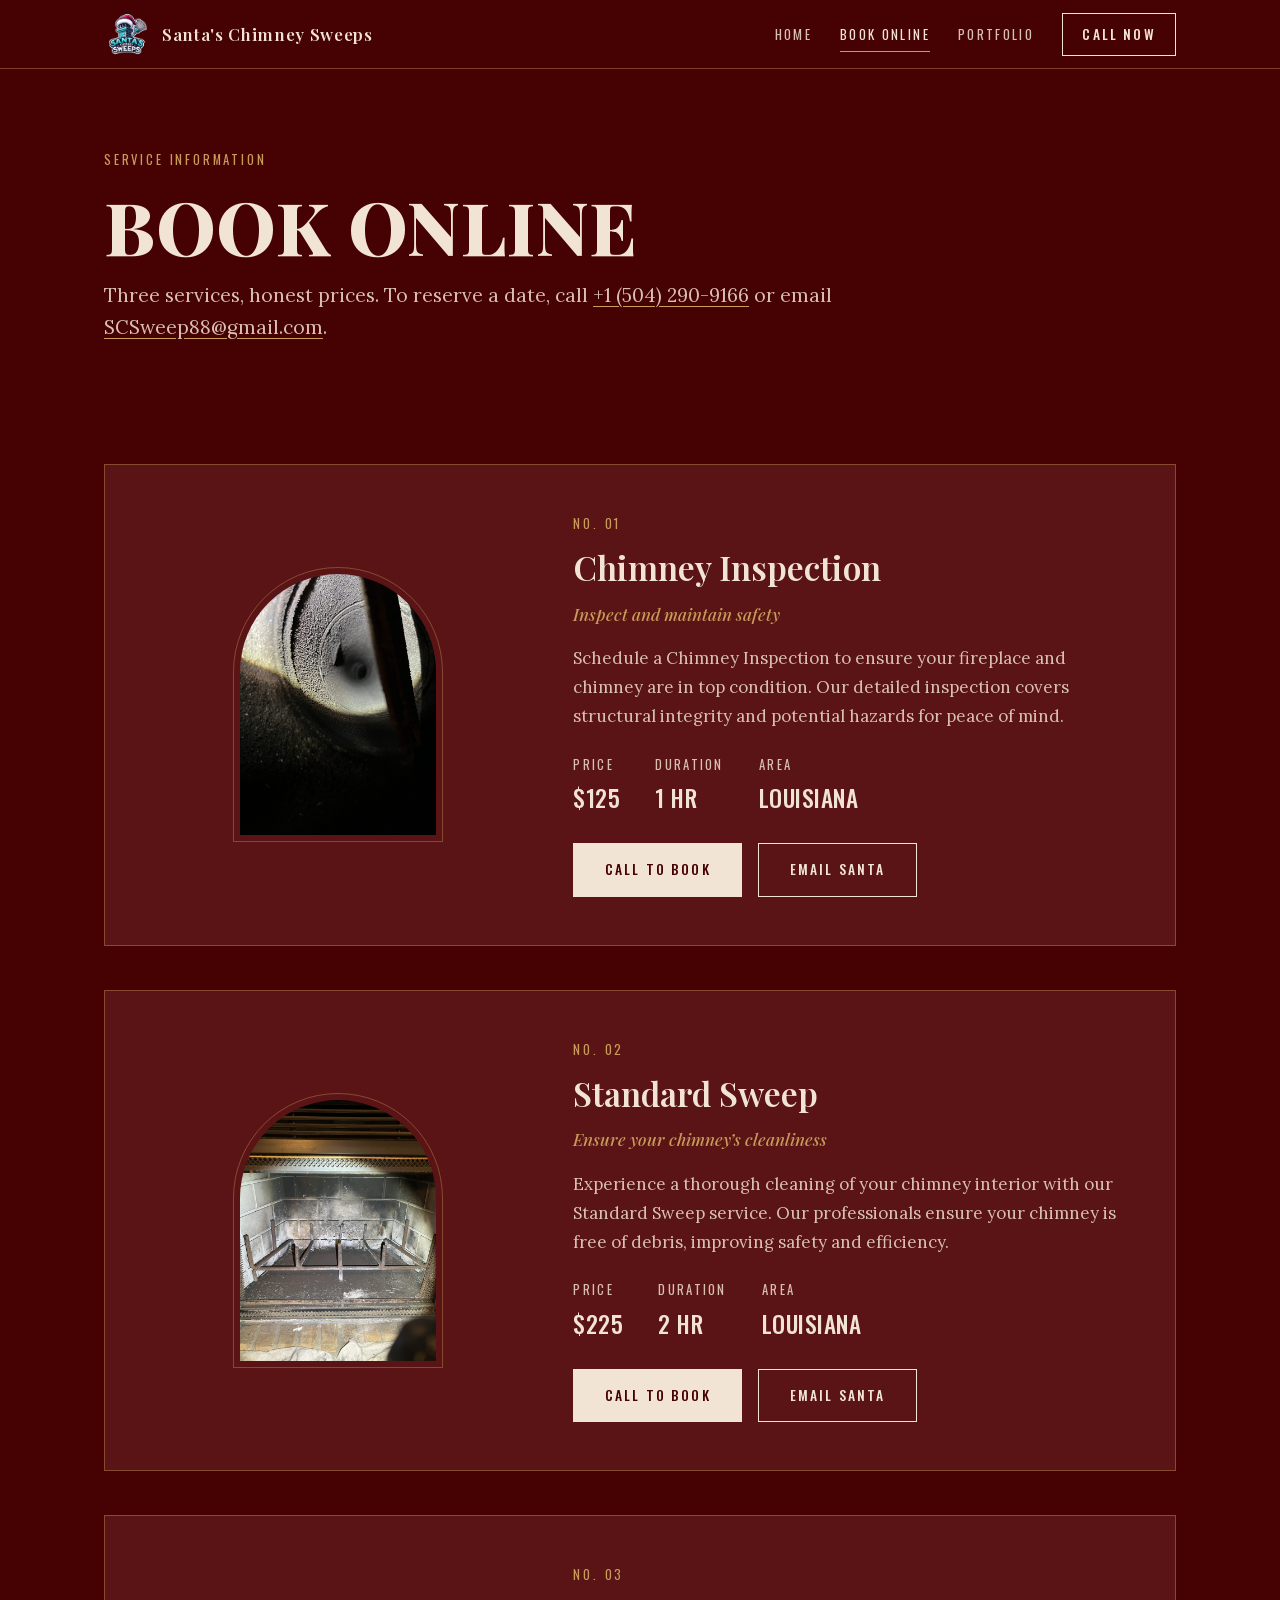
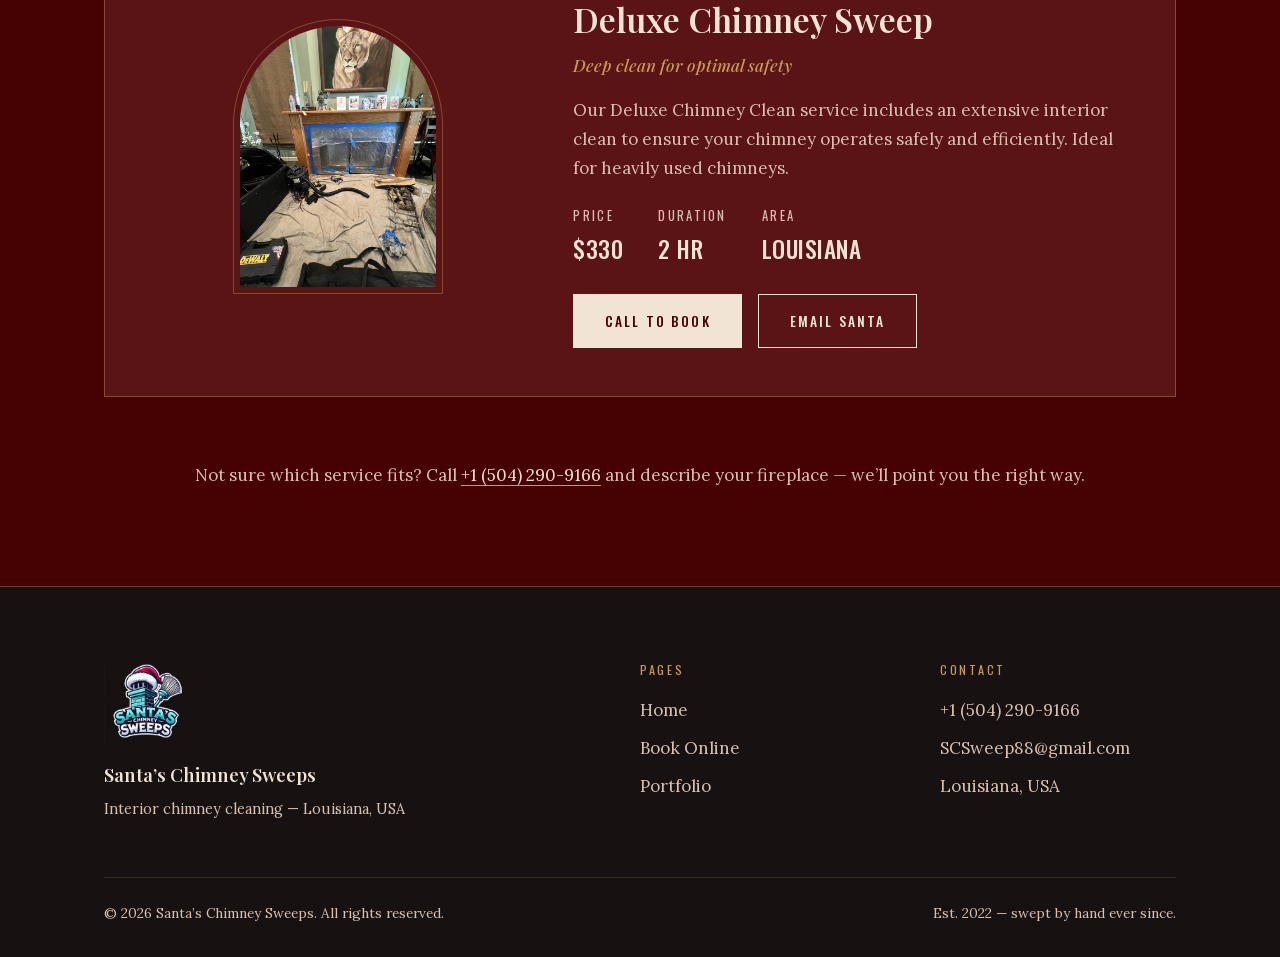
==== book-online.html @ b273cb1f "Rebuild Santa's Chimney Sweeps as a hand-crafted static site Full revamp of santaschimneysweeps.co p" ====
<!DOCTYPE html>
<html lang="en">
<head>
  <meta charset="utf-8">
  <meta name="viewport" content="width=device-width, initial-scale=1">
  <title>Book Online | Santa's Chimney Sweeps</title>
  <meta name="description" content="Book a chimney inspection ($125), standard sweep ($225), or deluxe chimney sweep ($330) with Santa's Chimney Sweeps — Louisiana, USA. Call +1 (504) 290-9166.">
  <link rel="icon" type="image/png" href="images/favicon.png">
  <meta name="theme-color" content="#460203">
  <link rel="stylesheet" href="css/styles.css">
  <meta property="og:title" content="Book Online | Santa's Chimney Sweeps">
  <meta property="og:description" content="Chimney inspections, standard sweeps, and deluxe cleans across Louisiana. Reserve a date with Santa.">
  <meta property="og:type" content="website">
</head>
<body>
  <header class="site-header">
    <div class="wrap bar">
      <a class="brand" href="index.html">
        <img src="images/logo.png" alt="Santa's Chimney Sweeps mascot — a brick chimney wearing a Santa hat, with a sweep's brush">
        <b>Santa's Chimney Sweeps</b>
      </a>
      <input class="nav-toggle-box" type="checkbox" id="nav-toggle-box" aria-label="Menu">
      <label class="nav-toggle" for="nav-toggle-box" aria-hidden="true">
        <span></span><span></span><span></span>
      </label>
      <nav class="site-nav" aria-label="Main">
        <a href="index.html">Home</a>
        <a href="book-online.html" aria-current="page">Book Online</a>
        <a href="portfolio.html">Portfolio</a>
        <a class="btn" href="tel:+15042909166">Call Now</a>
      </nav>
    </div>
  </header>

  <main>
    <section class="page-hero">
      <div class="wrap">
        <p class="eyebrow">Service Information</p>
        <h1 class="display">Book Online</h1>
        <p class="lede">Three services, honest prices. To reserve a date, call
          <a href="tel:+15042909166" class="plainlink">+1&nbsp;(504)&nbsp;290-9166</a>
          or email
          <a href="mailto:SCSweep88@gmail.com" class="plainlink">SCSweep88@gmail.com</a>.</p>
      </div>
    </section>

    <section class="book-list">
      <div class="wrap">

        <article class="book-card" id="chimney-inspection">
          <div class="arch">
            <img src="images/flue-inspection.jpg" alt="Looking up a chimney flue by flashlight during an inspection" width="1400" height="1867">
          </div>
          <div>
            <p class="no eyebrow">No. 01</p>
            <h2>Chimney Inspection</h2>
            <p class="tag">Inspect and maintain safety</p>
            <p class="desc">Schedule a Chimney Inspection to ensure your fireplace and
              chimney are in top condition. Our detailed inspection covers structural
              integrity and potential hazards for peace of mind.</p>
            <div class="fact-row">
              <p class="fact">Price <b>$125</b></p>
              <p class="fact">Duration <b>1 hr</b></p>
              <p class="fact">Area <b>Louisiana</b></p>
            </div>
            <div class="cta-row">
              <a class="btn solid" href="tel:+15042909166">Call to Book</a>
              <a class="btn" href="mailto:SCSweep88@gmail.com?subject=Booking%20request%3A%20Chimney%20Inspection">Email Santa</a>
            </div>
          </div>
        </article>

        <article class="book-card" id="standard-sweep">
          <div class="arch">
            <img src="images/firebox-clean.jpg" alt="A freshly swept firebox with the log grate back in place" loading="lazy" width="1400" height="1867">
          </div>
          <div>
            <p class="no eyebrow">No. 02</p>
            <h2>Standard Sweep</h2>
            <p class="tag">Ensure your chimney&rsquo;s cleanliness</p>
            <p class="desc">Experience a thorough cleaning of your chimney interior with
              our Standard Sweep service. Our professionals ensure your chimney is free
              of debris, improving safety and efficiency.</p>
            <div class="fact-row">
              <p class="fact">Price <b>$225</b></p>
              <p class="fact">Duration <b>2 hr</b></p>
              <p class="fact">Area <b>Louisiana</b></p>
            </div>
            <div class="cta-row">
              <a class="btn solid" href="tel:+15042909166">Call to Book</a>
              <a class="btn" href="mailto:SCSweep88@gmail.com?subject=Booking%20request%3A%20Standard%20Sweep">Email Santa</a>
            </div>
          </div>
        </article>

        <article class="book-card" id="deluxe-chimney-sweep">
          <div class="arch">
            <img src="images/jobsite-lion.jpg" alt="A fireplace sealed with plastic sheeting and drop cloths, prepped for a deep clean" loading="lazy" width="1400" height="1867">
          </div>
          <div>
            <p class="no eyebrow">No. 03</p>
            <h2>Deluxe Chimney Sweep</h2>
            <p class="tag">Deep clean for optimal safety</p>
            <p class="desc">Our Deluxe Chimney Clean service includes an extensive
              interior clean to ensure your chimney operates safely and efficiently.
              Ideal for heavily used chimneys.</p>
            <div class="fact-row">
              <p class="fact">Price <b>$330</b></p>
              <p class="fact">Duration <b>2 hr</b></p>
              <p class="fact">Area <b>Louisiana</b></p>
            </div>
            <div class="cta-row">
              <a class="btn solid" href="tel:+15042909166">Call to Book</a>
              <a class="btn" href="mailto:SCSweep88@gmail.com?subject=Booking%20request%3A%20Deluxe%20Chimney%20Sweep">Email Santa</a>
            </div>
          </div>
        </article>

        <p class="book-note">Not sure which service fits? Call
          <a href="tel:+15042909166">+1&nbsp;(504)&nbsp;290-9166</a> and describe your
          fireplace &mdash; we&rsquo;ll point you the right way.</p>
      </div>
    </section>
  </main>

  <footer class="site-footer">
    <div class="wrap">
      <div class="cols">
        <div class="brand-block">
          <img src="images/logo.png" alt="" aria-hidden="true">
          <p>Santa&rsquo;s Chimney Sweeps</p>
          <small>Interior chimney cleaning &mdash; Louisiana, USA</small>
        </div>
        <div>
          <h4>Pages</h4>
          <ul>
            <li><a href="index.html">Home</a></li>
            <li><a href="book-online.html">Book Online</a></li>
            <li><a href="portfolio.html">Portfolio</a></li>
          </ul>
        </div>
        <div>
          <h4>Contact</h4>
          <ul>
            <li><a href="tel:+15042909166">+1 (504) 290-9166</a></li>
            <li><a href="mailto:SCSweep88@gmail.com">SCSweep88@gmail.com</a></li>
            <li>Louisiana, USA</li>
          </ul>
        </div>
      </div>
      <div class="fine">
        <span>&copy; 2026 Santa&rsquo;s Chimney Sweeps. All rights reserved.</span>
        <span>Est. 2022 &mdash; swept by hand ever since.</span>
      </div>
    </div>
  </footer>
</body>
</html>
---- css/styles.css ----
/* ============================================================
   Santa's Chimney Sweeps — styles.css
   Palette and voice carried over from the original site:
   oxblood red, cream, brass, and one very good mascot.
   ============================================================ */

/* ---------- Fonts (self-hosted, latin subsets) ---------- */
@font-face {
  font-family: 'Playfair Display';
  font-style: normal;
  font-weight: 500;
  font-display: swap;
  src: url('../fonts/playfairdisplay-500.woff2') format('woff2');
}
@font-face {
  font-family: 'Playfair Display';
  font-style: italic;
  font-weight: 500;
  font-display: swap;
  src: url('../fonts/playfairdisplay-500i.woff2') format('woff2');
}
@font-face {
  font-family: 'Playfair Display';
  font-style: normal;
  font-weight: 600;
  font-display: swap;
  src: url('../fonts/playfairdisplay-600.woff2') format('woff2');
}
@font-face {
  font-family: 'Playfair Display';
  font-style: normal;
  font-weight: 800;
  font-display: swap;
  src: url('../fonts/playfairdisplay-800.woff2') format('woff2');
}
@font-face {
  font-family: 'Lora';
  font-style: normal;
  font-weight: 400;
  font-display: swap;
  src: url('../fonts/lora-400.woff2') format('woff2');
}
@font-face {
  font-family: 'Lora';
  font-style: italic;
  font-weight: 400;
  font-display: swap;
  src: url('../fonts/lora-400i.woff2') format('woff2');
}
@font-face {
  font-family: 'Lora';
  font-style: normal;
  font-weight: 600;
  font-display: swap;
  src: url('../fonts/lora-600.woff2') format('woff2');
}
@font-face {
  font-family: 'Oswald';
  font-style: normal;
  font-weight: 400;
  font-display: swap;
  src: url('../fonts/oswald-400.woff2') format('woff2');
}
@font-face {
  font-family: 'Oswald';
  font-style: normal;
  font-weight: 500;
  font-display: swap;
  src: url('../fonts/oswald-500.woff2') format('woff2');
}

/* ---------- Tokens ---------- */
:root {
  --oxblood: #460203;        /* his background red, untouched */
  --oxblood-2: #5a1416;      /* raised panels */
  --oxblood-3: #360607;      /* sunken bands */
  --soot: #171112;           /* near-black photo sections */
  --paper: #f3e9db;          /* cream paper */
  --paper-2: #eadcc8;        /* deeper cream */
  --ink: #2d1613;            /* text on paper */
  --ink-soft: #5c4038;       /* secondary text on paper */
  --cream: #f2e4d4;          /* text on oxblood */
  --cream-dim: #d8bfae;      /* secondary text on oxblood */
  --brick: #9c2426;          /* accent red (from his palette) */
  --brass: #c89b5a;          /* rules, numerals, ornaments */
  --brass-dim: rgba(200, 155, 90, 0.4);
  --teal: #79cfc7;           /* the mascot's teal — small doses only */

  --display: 'Playfair Display', 'Didot', Georgia, serif;
  --body: 'Lora', Georgia, serif;
  --label: 'Oswald', 'Arial Narrow', sans-serif;

  --measure: 62ch;
  --gutter: clamp(1.25rem, 4vw, 2.5rem);
}

/* ---------- Reset-ish ---------- */
*, *::before, *::after { box-sizing: border-box; }
html { scroll-behavior: smooth; }
@media (prefers-reduced-motion: reduce) {
  html { scroll-behavior: auto; }
  *, *::before, *::after { transition: none !important; }
}
body {
  margin: 0;
  font-family: var(--body);
  font-size: 1.0625rem;
  line-height: 1.7;
  color: var(--cream);
  background: var(--oxblood);
}
img { max-width: 100%; height: auto; display: block; }
[id] { scroll-margin-top: 5.5rem; }
h1, h2, h3, h4, p, figure { margin: 0; }
a { color: inherit; }
::selection { background: var(--teal); color: var(--soot); }

:focus-visible {
  outline: 2px solid var(--teal);
  outline-offset: 3px;
}

.wrap {
  max-width: 72rem;
  margin-inline: auto;
  padding-inline: var(--gutter);
}

/* Paper sections get a faint grain so the cream doesn't feel flat */
.paper {
  background-color: var(--paper);
  background-image: url("data:image/svg+xml,%3Csvg xmlns='http://www.w3.org/2000/svg' width='140' height='140'%3E%3Cfilter id='n'%3E%3CfeTurbulence type='fractalNoise' baseFrequency='0.9' numOctaves='2'/%3E%3C/filter%3E%3Crect width='140' height='140' filter='url(%23n)' opacity='0.035'/%3E%3C/svg%3E");
  color: var(--ink);
}
.soot { background: var(--soot); }

/* ---------- Type helpers ---------- */
.eyebrow {
  font-family: var(--label);
  font-weight: 400;
  font-size: 0.8rem;
  letter-spacing: 0.22em;
  text-transform: uppercase;
  color: var(--brass);
}
.paper .eyebrow { color: var(--brick); }

.display {
  font-family: var(--display);
  font-weight: 800;
  line-height: 1.05;
  letter-spacing: 0.01em;
  text-wrap: balance;
}

.lede {
  font-size: 1.2rem;
  line-height: 1.65;
  max-width: var(--measure);
}

/* Double hairline rule — the old trade-card divider */
.rule {
  border: 0;
  border-top: 1px solid var(--brass-dim);
  border-bottom: 1px solid var(--brass-dim);
  height: 4px;
  background: none;
  margin: 0;
}

/* Ornament: hairlines meeting a small rotated square, all CSS */
.ornament {
  display: flex;
  align-items: center;
  gap: 1rem;
  margin: 1.25rem 0;
}
.ornament::before,
.ornament::after {
  content: '';
  flex: 1;
  border-top: 1px solid var(--brass-dim);
}
.ornament i {
  width: 8px;
  height: 8px;
  background: var(--brass);
  transform: rotate(45deg);
  flex: none;
}
.ornament.tight { max-width: 16rem; margin-inline: auto; }

/* Arch frame — every fireplace has one */
.arch {
  border-radius: 999px 999px 0 0;
  overflow: hidden;
  position: relative;
  border: 1px solid var(--brass-dim);
  padding: 10px;
  background: transparent;
}
.arch img {
  border-radius: 992px 992px 0 0;
  width: 100%;
  height: 100%;
  object-fit: cover;
}

figure.shot { margin: 0; }
figure.shot figcaption,
.caption {
  font-family: var(--label);
  font-weight: 400;
  font-size: 0.75rem;
  letter-spacing: 0.18em;
  text-transform: uppercase;
  color: var(--cream-dim);
  margin-top: 0.75rem;
  display: flex;
  align-items: center;
  gap: 0.6rem;
}
figure.shot figcaption::before,
.caption::before {
  content: '';
  width: 1.25rem;
  border-top: 1px solid var(--brass);
}
.paper figure.shot figcaption,
.paper .caption { color: var(--ink-soft); }

/* ---------- Buttons ---------- */
.btn {
  display: inline-block;
  font-family: var(--label);
  font-weight: 500;
  font-size: 0.85rem;
  letter-spacing: 0.16em;
  text-transform: uppercase;
  text-decoration: none;
  padding: 0.9rem 1.9rem;
  border: 1px solid var(--cream);
  color: var(--cream);
  background: transparent;
  transition: background-color 160ms ease, color 160ms ease;
}
.btn:hover { background: var(--cream); color: var(--oxblood); }
.btn.solid { background: var(--cream); color: var(--oxblood); }
.btn.solid:hover { background: var(--teal); border-color: var(--teal); color: var(--soot); }
.paper .btn { border-color: var(--ink); color: var(--ink); }
.paper .btn:hover { background: var(--ink); color: var(--paper); }
.paper .btn.solid { background: var(--brick); border-color: var(--brick); color: var(--paper); }
.paper .btn.solid:hover { background: var(--ink); border-color: var(--ink); }

/* An inline link that keeps the surrounding text's face */
.plainlink {
  color: inherit;
  text-decoration-color: var(--brass);
  text-underline-offset: 4px;
}
.plainlink:hover { color: var(--teal); }
.paper .plainlink:hover { color: var(--brick); }

.textlink {
  font-family: var(--label);
  font-size: 0.85rem;
  font-weight: 500;
  letter-spacing: 0.16em;
  text-transform: uppercase;
  text-decoration: none;
  border-bottom: 1px solid var(--brass);
  padding-bottom: 0.2rem;
  color: var(--cream);
}
.textlink:hover { color: var(--teal); border-color: var(--teal); }
.paper .textlink { color: var(--ink); }
.paper .textlink:hover { color: var(--brick); border-color: var(--brick); }

/* ---------- Header ---------- */
.site-header {
  position: sticky;
  top: 0;
  z-index: 50;
  background: var(--oxblood);
  border-bottom: 1px solid var(--brass-dim);
}
.site-header .bar {
  display: flex;
  align-items: center;
  gap: 1.5rem;
  padding-block: 0.7rem;
}
.brand {
  display: flex;
  align-items: center;
  gap: 0.75rem;
  text-decoration: none;
  margin-right: auto;
}
.brand img { width: 46px; height: 46px; }
.brand b {
  font-family: var(--display);
  font-weight: 600;
  font-size: 1.05rem;
  letter-spacing: 0.04em;
  color: var(--cream);
  white-space: nowrap;
}
.site-nav { display: flex; align-items: center; gap: 1.75rem; }
.site-nav a:not(.btn) {
  font-family: var(--label);
  font-weight: 400;
  font-size: 0.82rem;
  letter-spacing: 0.18em;
  text-transform: uppercase;
  text-decoration: none;
  color: var(--cream-dim);
  padding-block: 0.4rem;
  border-bottom: 1px solid transparent;
}
.site-nav a:not(.btn):hover { color: var(--cream); }
.site-nav a[aria-current="page"] {
  color: var(--cream);
  border-bottom-color: var(--brass);
}
.site-nav .btn { padding: 0.55rem 1.2rem; }

/* Mobile nav (checkbox toggle, no JS).
   The checkbox stays focusable on mobile so the menu works by keyboard. */
.nav-toggle-box {
  position: absolute;
  width: 1px;
  height: 1px;
  opacity: 0;
  pointer-events: none;
}
@media (min-width: 761px) {
  .nav-toggle-box { display: none; }
}
.nav-toggle-box:focus-visible + .nav-toggle {
  outline: 2px solid var(--teal);
  outline-offset: 3px;
}
.nav-toggle {
  display: none;
  flex-direction: column;
  justify-content: center;
  gap: 5px;
  width: 44px;
  height: 44px;
  padding: 10px;
  cursor: pointer;
  border: 1px solid var(--brass-dim);
}
.nav-toggle span {
  display: block;
  height: 1px;
  background: var(--cream);
}

@media (max-width: 760px) {
  .brand b { display: none; }
  .nav-toggle { display: flex; }
  .site-nav {
    display: none;
    position: absolute;
    top: 100%;
    left: 0;
    right: 0;
    flex-direction: column;
    align-items: stretch;
    gap: 0;
    background: var(--oxblood-3);
    border-bottom: 1px solid var(--brass-dim);
    padding: 0.5rem var(--gutter) 1.25rem;
  }
  .site-nav a:not(.btn) { padding: 0.9rem 0; border-bottom: 1px solid rgba(200,155,90,0.15); }
  .site-nav .btn { margin-top: 1rem; text-align: center; }
  .nav-toggle-box:checked ~ .site-nav { display: flex; }
}

/* ---------- Hero ---------- */
.hero { padding-block: clamp(3rem, 8vw, 6.5rem) clamp(3rem, 7vw, 5.5rem); }
.hero .grid {
  display: grid;
  grid-template-columns: minmax(0, 7fr) minmax(0, 4fr);
  gap: clamp(2rem, 5vw, 4.5rem);
  align-items: center;
}
.hero h1 {
  font-size: clamp(2.6rem, 6.5vw, 4.9rem);
  text-transform: uppercase;
  margin: 1.1rem 0 0.4rem;
}
.hero .tagline {
  font-family: var(--display);
  font-style: italic;
  font-weight: 500;
  font-size: clamp(1.15rem, 2.2vw, 1.5rem);
  color: var(--brass);
  margin-bottom: 1.5rem;
}
.hero .lede { color: var(--cream-dim); }
.hero .cta-row {
  display: flex;
  flex-wrap: wrap;
  align-items: center;
  gap: 1.5rem;
  margin-top: 2.25rem;
}
.hero .phone-note {
  font-size: 0.95rem;
  color: var(--cream-dim);
  margin-top: 1.4rem;
}
.hero .phone-note a { color: var(--cream); text-decoration-color: var(--brass); }
.hero .phone-note a:hover { color: var(--teal); }
.hero .arch { max-width: 24rem; margin-inline: auto; }

@media (max-width: 860px) {
  .hero .grid { grid-template-columns: 1fr; }
  .hero .arch { max-width: 19rem; }
}

/* ---------- Mission ---------- */
.mission { padding-block: clamp(3.5rem, 8vw, 6rem); }
.mission .inner {
  display: grid;
  grid-template-columns: minmax(0, 3fr) minmax(0, 2fr);
  gap: clamp(2rem, 6vw, 5rem);
}
.mission h2 {
  font-family: var(--display);
  font-weight: 600;
  font-size: clamp(1.8rem, 3.6vw, 2.6rem);
  margin: 0.75rem 0 1.5rem;
}
.mission .dropcap::first-letter {
  font-family: var(--display);
  font-weight: 800;
  font-size: 3.4em;
  line-height: 0.85;
  float: left;
  padding-right: 0.12em;
  color: var(--brick);
}
.mission p + p { margin-top: 1.1rem; }
.mission .aside {
  border-left: 3px solid var(--brick);
  padding-left: 1.4rem;
  align-self: center;
}
.mission .aside p {
  font-family: var(--display);
  font-style: italic;
  font-weight: 500;
  font-size: 1.3rem;
  line-height: 1.5;
  color: var(--ink);
}
.mission .aside .caption { margin-top: 1rem; }

@media (max-width: 860px) {
  .mission .inner { grid-template-columns: 1fr; }
}

/* ---------- Services price list ---------- */
.services { padding-block: 0 clamp(3.5rem, 8vw, 6rem); }
.services header.sec { text-align: center; margin-bottom: clamp(2rem, 5vw, 3.5rem); }
.services h2 {
  font-family: var(--display);
  font-weight: 800;
  font-size: clamp(2rem, 4.5vw, 3.2rem);
  text-transform: uppercase;
  letter-spacing: 0.02em;
  margin-top: 0.75rem;
}
.service {
  display: grid;
  grid-template-columns: 8.5rem minmax(0, 1fr) auto;
  gap: clamp(1.25rem, 3.5vw, 2.75rem);
  align-items: center;
  padding-block: clamp(1.75rem, 4vw, 2.5rem);
}
.service + .service { border-top: 1px solid rgba(45, 22, 19, 0.18); }
.service .arch { padding: 6px; }
.service .arch img { aspect-ratio: 3 / 4; }
.service .no {
  font-family: var(--label);
  font-size: 0.78rem;
  letter-spacing: 0.22em;
  color: var(--brick);
}
.service h3 {
  font-family: var(--display);
  font-weight: 600;
  font-size: clamp(1.4rem, 2.6vw, 1.9rem);
  margin: 0.35rem 0 0.2rem;
}
.service .tag {
  font-family: var(--display);
  font-style: italic;
  font-weight: 500;
  color: var(--ink-soft);
  margin-bottom: 0.7rem;
}
.service .desc { max-width: 48ch; color: var(--ink-soft); font-size: 0.98rem; }
.service .meta { text-align: right; }
.service .price {
  font-family: var(--label);
  font-weight: 500;
  font-size: 2rem;
  color: var(--ink);
  line-height: 1;
}
.service .dur {
  font-family: var(--label);
  font-size: 0.8rem;
  letter-spacing: 0.18em;
  text-transform: uppercase;
  color: var(--ink-soft);
  margin-top: 0.4rem;
}
.service .meta .textlink { display: inline-block; margin-top: 1.1rem; }

@media (max-width: 760px) {
  .service { grid-template-columns: 6rem minmax(0, 1fr); }
  .service .meta { grid-column: 2; text-align: left; margin-top: 0.75rem; }
}

/* ---------- Before / after ---------- */
.job7 { padding-block: clamp(3.5rem, 8vw, 6rem); color: var(--cream); }
.job7 header.sec { max-width: 44rem; margin-bottom: clamp(2rem, 5vw, 3rem); }
.job7 h2 {
  font-family: var(--display);
  font-weight: 600;
  font-size: clamp(1.8rem, 3.6vw, 2.6rem);
  margin-top: 0.75rem;
}
.job7 .lede { color: var(--cream-dim); font-style: italic; font-family: var(--display); }
.job7 .pair {
  display: grid;
  grid-template-columns: 1fr 1fr;
  gap: clamp(1.25rem, 3vw, 2.5rem);
}
.job7 .pair img {
  width: 100%;
  aspect-ratio: 4 / 3;
  object-fit: cover;
  border: 1px solid rgba(200, 155, 90, 0.25);
}
@media (max-width: 700px) {
  .job7 .pair { grid-template-columns: 1fr; }
}

/* ---------- Why choose us??? ---------- */
.why { padding-block: clamp(3.5rem, 8vw, 6rem); }
.why header.sec { text-align: center; margin-bottom: clamp(2.25rem, 5vw, 3.5rem); }
.why h2 {
  font-family: var(--display);
  font-weight: 800;
  font-size: clamp(2rem, 4.5vw, 3.2rem);
  margin-top: 0.75rem;
}
.why ol {
  list-style: none;
  margin: 0;
  padding: 0;
  display: grid;
  grid-template-columns: 1fr 1fr;
  gap: clamp(1.75rem, 4vw, 3rem) clamp(2rem, 5vw, 4rem);
  counter-reset: why;
}
.why li { counter-increment: why; display: flex; gap: 1.4rem; }
.why li::before {
  content: counter(why, decimal-leading-zero);
  font-family: var(--display);
  font-weight: 800;
  font-size: 2.6rem;
  line-height: 1;
  color: var(--brass);
  flex: none;
}
.why h3 {
  font-family: var(--display);
  font-weight: 600;
  font-size: 1.35rem;
  margin-bottom: 0.5rem;
}
.why p { color: var(--cream-dim); font-size: 0.99rem; }
@media (max-width: 760px) {
  .why ol { grid-template-columns: 1fr; }
}

/* ---------- Portfolio teaser + portfolio page ---------- */
.folio-teaser { padding-block: clamp(3.5rem, 8vw, 6rem); }
.folio-teaser .cards {
  display: grid;
  grid-template-columns: 1fr 1fr;
  gap: clamp(1.5rem, 4vw, 3rem);
}
.folio-teaser a.card { text-decoration: none; display: block; }
.folio-teaser .arch img { aspect-ratio: 4 / 5; transition: transform 400ms ease; }
.folio-teaser a.card:hover .arch img { transform: scale(1.03); }
.folio-teaser header.sec {
  display: flex;
  align-items: end;
  justify-content: space-between;
  gap: 2rem;
  margin-bottom: clamp(2rem, 5vw, 3rem);
}
.folio-teaser h2 {
  font-family: var(--display);
  font-weight: 800;
  font-size: clamp(2rem, 4.5vw, 3.2rem);
  text-transform: uppercase;
  margin-top: 0.75rem;
}
@media (max-width: 700px) {
  .folio-teaser .cards { grid-template-columns: 1fr; }
  .folio-teaser header.sec { flex-direction: column; align-items: flex-start; }
}

/* Portfolio page */
.page-hero { padding-block: clamp(3rem, 7vw, 5rem) clamp(2rem, 5vw, 3rem); }
.page-hero h1 {
  font-size: clamp(2.6rem, 7vw, 4.6rem);
  text-transform: uppercase;
  margin-top: 1rem;
}
.page-hero .lede { color: var(--cream-dim); margin-top: 1rem; }

.collection { padding-block: clamp(3rem, 7vw, 5rem); }
.collection .head {
  display: grid;
  grid-template-columns: minmax(0, 3fr) minmax(0, 2fr);
  gap: clamp(2rem, 5vw, 4rem);
  margin-bottom: clamp(2rem, 5vw, 3rem);
}
.collection h2 {
  font-family: var(--display);
  font-weight: 600;
  font-size: clamp(1.9rem, 4vw, 2.8rem);
  text-transform: uppercase;
  margin: 0.6rem 0 1.1rem;
}
.collection .head p { max-width: var(--measure); }
.collection .paper-note { color: var(--ink-soft); }
.collection dl.meta {
  margin: 0;
  align-self: end;
  font-size: 0.95rem;
}
.collection dl.meta > div {
  display: grid;
  grid-template-columns: 9rem 1fr;
  padding-block: 0.65rem;
  border-top: 1px solid rgba(200, 155, 90, 0.3);
}
.collection.paper dl.meta > div { border-color: rgba(45, 22, 19, 0.2); }
.collection dl.meta > div:last-child { border-bottom: 1px solid rgba(200, 155, 90, 0.3); }
.collection.paper dl.meta > div:last-child { border-color: rgba(45, 22, 19, 0.2); }
.collection dl.meta dt {
  font-family: var(--label);
  font-size: 0.75rem;
  letter-spacing: 0.18em;
  text-transform: uppercase;
  color: var(--cream-dim);
  align-self: center;
}
.collection.paper dl.meta dt { color: var(--ink-soft); }
.collection dl.meta dd { margin: 0; }
.collection .gallery {
  display: grid;
  grid-template-columns: repeat(auto-fit, minmax(16rem, 1fr));
  gap: clamp(1.25rem, 3vw, 2rem);
}
.collection .gallery img {
  width: 100%;
  aspect-ratio: 3 / 4;
  object-fit: cover;
  border: 1px solid rgba(200, 155, 90, 0.25);
}
@media (max-width: 860px) {
  .collection .head { grid-template-columns: 1fr; }
}

/* ---------- Testimonials ---------- */
.kind-words { padding-block: clamp(3.5rem, 8vw, 6rem); background: var(--oxblood-3); }
.kind-words header.sec { text-align: center; margin-bottom: clamp(2rem, 5vw, 3rem); }
.kind-words h2 {
  font-family: var(--display);
  font-weight: 600;
  font-size: clamp(1.8rem, 3.6vw, 2.6rem);
  margin-top: 0.75rem;
}
.kind-words .quotes {
  display: grid;
  grid-template-columns: repeat(3, 1fr);
  gap: clamp(1.5rem, 4vw, 3rem);
}
.kind-words blockquote { margin: 0; position: relative; padding-top: 2.6rem; }
.kind-words blockquote::before {
  content: '\201C';
  position: absolute;
  top: 0;
  left: -0.08em;
  font-family: var(--display);
  font-weight: 800;
  font-size: 4.4rem;
  line-height: 1;
  color: var(--brass);
}
.kind-words blockquote p {
  font-family: var(--display);
  font-style: italic;
  font-weight: 500;
  font-size: 1.12rem;
  line-height: 1.6;
}
.kind-words cite {
  display: block;
  margin-top: 1.1rem;
  font-family: var(--label);
  font-style: normal;
  font-size: 0.8rem;
  letter-spacing: 0.2em;
  text-transform: uppercase;
  color: var(--cream-dim);
}
@media (max-width: 860px) {
  .kind-words .quotes { grid-template-columns: 1fr; max-width: 34rem; margin-inline: auto; }
}

/* ---------- Reserve band ---------- */
.reserve { padding-block: clamp(4rem, 9vw, 7rem); text-align: center; }
.reserve h2 {
  font-family: var(--display);
  font-weight: 800;
  font-size: clamp(2.2rem, 5.5vw, 3.6rem);
  text-transform: uppercase;
  margin-top: 0.9rem;
}
.reserve .lede { margin-inline: auto; color: var(--cream-dim); margin-top: 1rem; }
.reserve .cta-row {
  display: flex;
  justify-content: center;
  flex-wrap: wrap;
  gap: 1.25rem;
  margin-top: 2.25rem;
}
.reserve .contact-lines { margin-top: 2.5rem; font-size: 1.05rem; }
.reserve .contact-lines a {
  color: var(--cream);
  text-decoration-color: var(--brass);
  text-underline-offset: 4px;
  white-space: nowrap;
}
.reserve .contact-lines a:hover { color: var(--teal); }
.reserve .contact-lines span { color: var(--brass); padding-inline: 0.8rem; }

/* ---------- Booking page ---------- */
.book-list { padding-block: clamp(2.5rem, 6vw, 4.5rem) clamp(3.5rem, 8vw, 6rem); }
.book-card {
  display: grid;
  grid-template-columns: minmax(0, 2fr) minmax(0, 3fr);
  gap: clamp(1.75rem, 4vw, 3.25rem);
  padding: clamp(1.75rem, 4vw, 3rem);
  background: var(--oxblood-2);
  border: 1px solid var(--brass-dim);
}
.book-card + .book-card { margin-top: clamp(1.75rem, 4vw, 2.75rem); }
.book-card .arch { align-self: center; width: 100%; max-width: 210px; margin-inline: auto; padding: 6px; }
.book-card .arch img { aspect-ratio: 3 / 4; }
.book-card h2 {
  font-family: var(--display);
  font-weight: 600;
  font-size: clamp(1.5rem, 3vw, 2.1rem);
  margin: 0.3rem 0 0.2rem;
}
.book-card .tag {
  font-family: var(--display);
  font-style: italic;
  font-weight: 500;
  color: var(--brass);
  margin-bottom: 1rem;
}
.book-card .desc { color: var(--cream-dim); max-width: 52ch; }
.book-card .fact-row {
  display: flex;
  flex-wrap: wrap;
  gap: 0.6rem 2.2rem;
  margin: 1.4rem 0 1.6rem;
}
.book-card .fact {
  font-family: var(--label);
  font-size: 0.8rem;
  letter-spacing: 0.18em;
  text-transform: uppercase;
  color: var(--cream-dim);
}
.book-card .fact b {
  display: block;
  font-family: var(--label);
  font-weight: 500;
  font-size: 1.45rem;
  letter-spacing: 0.02em;
  color: var(--cream);
  margin-top: 0.15rem;
}
.book-card .cta-row { display: flex; flex-wrap: wrap; gap: 1rem; }
@media (max-width: 760px) {
  .book-card { grid-template-columns: 1fr; }
}

.book-note {
  margin-top: clamp(2.5rem, 6vw, 4rem);
  text-align: center;
  color: var(--cream-dim);
}
.book-note a { color: var(--cream); text-decoration-color: var(--brass); text-underline-offset: 4px; }
.book-note a:hover { color: var(--teal); }

/* ---------- Footer ---------- */
.site-footer {
  background: var(--soot);
  color: var(--cream-dim);
  padding-block: clamp(3rem, 7vw, 4.5rem) 2rem;
  border-top: 1px solid var(--brass-dim);
}
.site-footer .cols {
  display: grid;
  grid-template-columns: minmax(0, 2fr) 1fr 1fr;
  gap: clamp(2rem, 5vw, 4rem);
  align-items: start;
}
.site-footer .brand-block img { width: 84px; height: 84px; }
.site-footer .brand-block p {
  font-family: var(--display);
  font-weight: 600;
  font-size: 1.15rem;
  color: var(--cream);
  margin-top: 1rem;
}
.site-footer .brand-block small { display: block; margin-top: 0.4rem; font-size: 0.9rem; }
.site-footer h4 {
  font-family: var(--label);
  font-weight: 400;
  font-size: 0.78rem;
  letter-spacing: 0.22em;
  text-transform: uppercase;
  color: var(--brass);
  margin-bottom: 1rem;
}
.site-footer ul { list-style: none; margin: 0; padding: 0; }
.site-footer li + li { margin-top: 0.55rem; }
.site-footer a { color: var(--cream-dim); text-decoration: none; }
.site-footer a:hover { color: var(--teal); }
.site-footer .fine {
  margin-top: clamp(2.5rem, 6vw, 3.5rem);
  padding-top: 1.5rem;
  border-top: 1px solid rgba(200, 155, 90, 0.18);
  display: flex;
  flex-wrap: wrap;
  justify-content: space-between;
  gap: 0.5rem 2rem;
  font-size: 0.85rem;
}
@media (max-width: 760px) {
  .site-footer .cols { grid-template-columns: 1fr; }
}
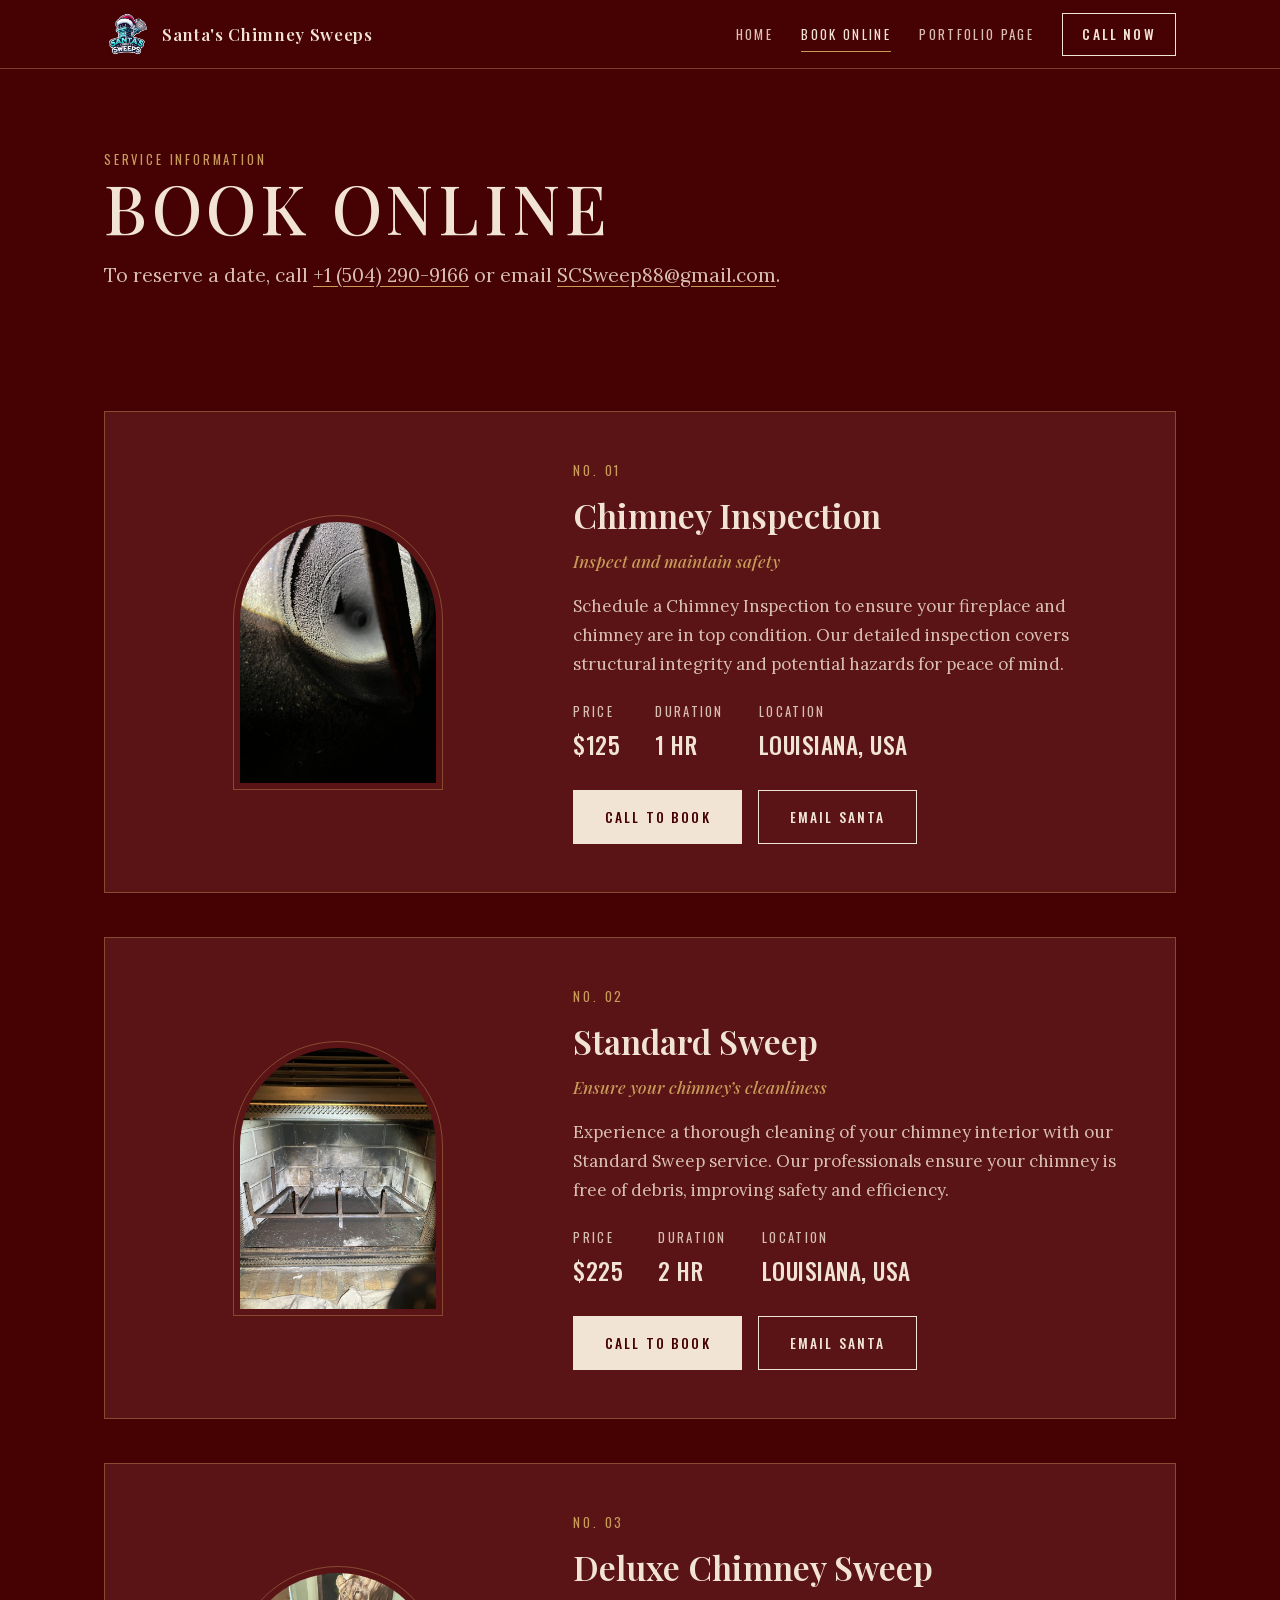
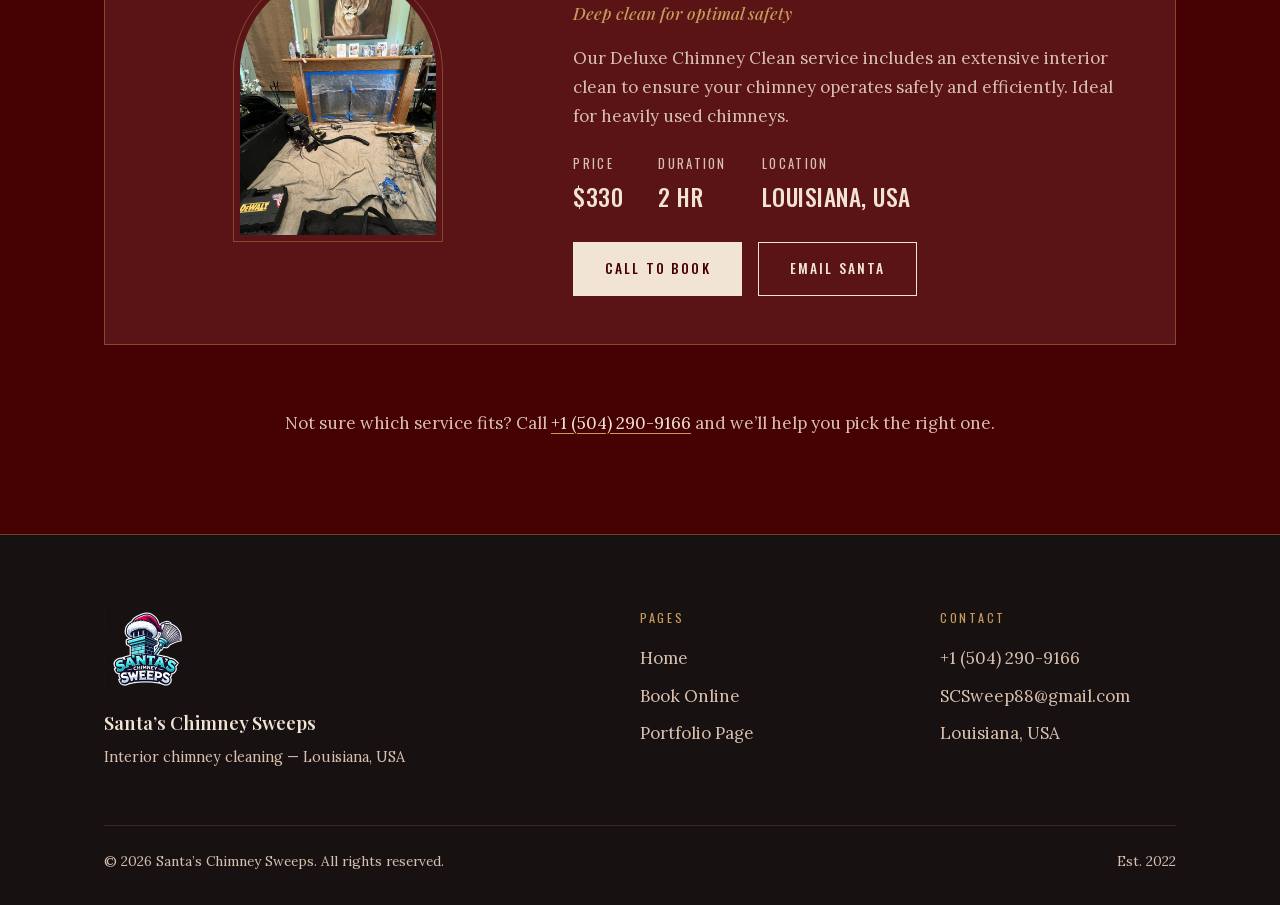
==== commit b8b6348a: "Apply four-lens critique: fix overflow, quiet the added voice, subtract vintage kit Findings from an" ====
--- a/book-online.html
+++ b/book-online.html
@@ -4,12 +4,15 @@
   <meta charset="utf-8">
   <meta name="viewport" content="width=device-width, initial-scale=1">
   <title>Book Online | Santa's Chimney Sweeps</title>
-  <meta name="description" content="Book a chimney inspection ($125), standard sweep ($225), or deluxe chimney sweep ($330) with Santa's Chimney Sweeps — Louisiana, USA. Call +1 (504) 290-9166.">
+  <meta name="description" content="Book a chimney inspection ($125), standard sweep ($225), or deluxe chimney sweep ($330) with Santa's Chimney Sweeps, Louisiana, USA. Call +1 (504) 290-9166.">
   <link rel="icon" type="image/png" href="images/favicon.png">
   <meta name="theme-color" content="#460203">
+  <link rel="preload" href="fonts/playfairdisplay-500.woff2" as="font" type="font/woff2" crossorigin>
+  <link rel="preload" href="fonts/lora-400.woff2" as="font" type="font/woff2" crossorigin>
+  <link rel="preload" href="fonts/oswald-400.woff2" as="font" type="font/woff2" crossorigin>
   <link rel="stylesheet" href="css/styles.css">
   <meta property="og:title" content="Book Online | Santa's Chimney Sweeps">
-  <meta property="og:description" content="Chimney inspections, standard sweeps, and deluxe cleans across Louisiana. Reserve a date with Santa.">
+  <meta property="og:description" content="Chimney inspections, standard sweeps, and deluxe cleans in Louisiana. Reserve a date with Santa.">
   <meta property="og:type" content="website">
 </head>
 <body>
@@ -19,14 +22,14 @@
         <img src="images/logo.png" alt="Santa's Chimney Sweeps mascot — a brick chimney wearing a Santa hat, with a sweep's brush">
         <b>Santa's Chimney Sweeps</b>
       </a>
-      <input class="nav-toggle-box" type="checkbox" id="nav-toggle-box" aria-label="Menu">
-      <label class="nav-toggle" for="nav-toggle-box" aria-hidden="true">
+      <label class="nav-toggle">
+        <input class="nav-toggle-box" type="checkbox" aria-label="Menu">
         <span></span><span></span><span></span>
       </label>
       <nav class="site-nav" aria-label="Main">
         <a href="index.html">Home</a>
         <a href="book-online.html" aria-current="page">Book Online</a>
-        <a href="portfolio.html">Portfolio</a>
+        <a href="portfolio.html">Portfolio Page</a>
         <a class="btn" href="tel:+15042909166">Call Now</a>
       </nav>
     </div>
@@ -37,7 +40,7 @@
       <div class="wrap">
         <p class="eyebrow">Service Information</p>
         <h1 class="display">Book Online</h1>
-        <p class="lede">Three services, honest prices. To reserve a date, call
+        <p class="lede">To reserve a date, call
           <a href="tel:+15042909166" class="plainlink">+1&nbsp;(504)&nbsp;290-9166</a>
           or email
           <a href="mailto:SCSweep88@gmail.com" class="plainlink">SCSweep88@gmail.com</a>.</p>
@@ -61,7 +64,7 @@
             <div class="fact-row">
               <p class="fact">Price <b>$125</b></p>
               <p class="fact">Duration <b>1 hr</b></p>
-              <p class="fact">Area <b>Louisiana</b></p>
+              <p class="fact">Location <b>Louisiana, USA</b></p>
             </div>
             <div class="cta-row">
               <a class="btn solid" href="tel:+15042909166">Call to Book</a>
@@ -84,7 +87,7 @@
             <div class="fact-row">
               <p class="fact">Price <b>$225</b></p>
               <p class="fact">Duration <b>2 hr</b></p>
-              <p class="fact">Area <b>Louisiana</b></p>
+              <p class="fact">Location <b>Louisiana, USA</b></p>
             </div>
             <div class="cta-row">
               <a class="btn solid" href="tel:+15042909166">Call to Book</a>
@@ -107,7 +110,7 @@
             <div class="fact-row">
               <p class="fact">Price <b>$330</b></p>
               <p class="fact">Duration <b>2 hr</b></p>
-              <p class="fact">Area <b>Louisiana</b></p>
+              <p class="fact">Location <b>Louisiana, USA</b></p>
             </div>
             <div class="cta-row">
               <a class="btn solid" href="tel:+15042909166">Call to Book</a>
@@ -117,8 +120,8 @@
         </article>
 
         <p class="book-note">Not sure which service fits? Call
-          <a href="tel:+15042909166">+1&nbsp;(504)&nbsp;290-9166</a> and describe your
-          fireplace &mdash; we&rsquo;ll point you the right way.</p>
+          <a href="tel:+15042909166">+1&nbsp;(504)&nbsp;290-9166</a> and we&rsquo;ll
+          help you pick the right one.</p>
       </div>
     </section>
   </main>
@@ -132,15 +135,15 @@
           <small>Interior chimney cleaning &mdash; Louisiana, USA</small>
         </div>
         <div>
-          <h4>Pages</h4>
+          <h3>Pages</h3>
           <ul>
             <li><a href="index.html">Home</a></li>
             <li><a href="book-online.html">Book Online</a></li>
-            <li><a href="portfolio.html">Portfolio</a></li>
+            <li><a href="portfolio.html">Portfolio Page</a></li>
           </ul>
         </div>
         <div>
-          <h4>Contact</h4>
+          <h3>Contact</h3>
           <ul>
             <li><a href="tel:+15042909166">+1 (504) 290-9166</a></li>
             <li><a href="mailto:SCSweep88@gmail.com">SCSweep88@gmail.com</a></li>
@@ -150,7 +153,7 @@
       </div>
       <div class="fine">
         <span>&copy; 2026 Santa&rsquo;s Chimney Sweeps. All rights reserved.</span>
-        <span>Est. 2022 &mdash; swept by hand ever since.</span>
+        <span>Est. 2022</span>
       </div>
     </div>
   </footer>
--- a/css/styles.css
+++ b/css/styles.css
@@ -76,7 +76,6 @@
   --oxblood-3: #360607;      /* sunken bands */
   --soot: #171112;           /* near-black photo sections */
   --paper: #f3e9db;          /* cream paper */
-  --paper-2: #eadcc8;        /* deeper cream */
   --ink: #2d1613;            /* text on paper */
   --ink-soft: #5c4038;       /* secondary text on paper */
   --cream: #f2e4d4;          /* text on oxblood */
@@ -119,6 +118,8 @@
   outline: 2px solid var(--teal);
   outline-offset: 3px;
 }
+/* teal is invisible on cream — use brick there */
+.paper :focus-visible { outline-color: var(--brick); }
 
 .wrap {
   max-width: 72rem;
@@ -145,11 +146,12 @@
 }
 .paper .eyebrow { color: var(--brick); }
 
+/* Big caps stay light and tracked-out, like the original site's headings */
 .display {
   font-family: var(--display);
-  font-weight: 800;
-  line-height: 1.05;
-  letter-spacing: 0.01em;
+  font-weight: 500;
+  line-height: 1.08;
+  letter-spacing: 0.07em;
   text-wrap: balance;
 }
 
@@ -157,16 +159,6 @@
   font-size: 1.2rem;
   line-height: 1.65;
   max-width: var(--measure);
-}
-
-/* Double hairline rule — the old trade-card divider */
-.rule {
-  border: 0;
-  border-top: 1px solid var(--brass-dim);
-  border-bottom: 1px solid var(--brass-dim);
-  height: 4px;
-  background: none;
-  margin: 0;
 }
 
 /* Ornament: hairlines meeting a small rotated square, all CSS */
@@ -191,7 +183,7 @@
 }
 .ornament.tight { max-width: 16rem; margin-inline: auto; }
 
-/* Arch frame — every fireplace has one */
+/* Arch frame — used once, on the hero, where the fireplace echo earns it */
 .arch {
   border-radius: 999px 999px 0 0;
   overflow: hidden;
@@ -207,6 +199,17 @@
   object-fit: cover;
 }
 
+/* Plain framed thumbnail, matching the portfolio galleries */
+.thumb {
+  border: 1px solid var(--brass-dim);
+  padding: 6px;
+}
+.thumb img {
+  width: 100%;
+  aspect-ratio: 3 / 4;
+  object-fit: cover;
+}
+
 figure.shot { margin: 0; }
 figure.shot figcaption,
 .caption {
@@ -260,7 +263,6 @@
   text-underline-offset: 4px;
 }
 .plainlink:hover { color: var(--teal); }
-.paper .plainlink:hover { color: var(--brick); }
 
 .textlink {
   font-family: var(--label);
@@ -326,23 +328,24 @@
 }
 .site-nav .btn { padding: 0.55rem 1.2rem; }
 
-/* Mobile nav (checkbox toggle, no JS).
-   The checkbox stays focusable on mobile so the menu works by keyboard. */
+/* Mobile nav (checkbox toggle, no JS). The checkbox sits inside the label,
+   covering the whole 44px hamburger, so touch, screen-reader touch
+   exploration, and keyboard (Space) all hit the real control. */
 .nav-toggle-box {
   position: absolute;
-  width: 1px;
-  height: 1px;
+  inset: 0;
+  width: 100%;
+  height: 100%;
+  margin: 0;
   opacity: 0;
-  pointer-events: none;
-}
-@media (min-width: 761px) {
-  .nav-toggle-box { display: none; }
-}
-.nav-toggle-box:focus-visible + .nav-toggle {
+  cursor: pointer;
+}
+.nav-toggle:has(.nav-toggle-box:focus-visible) {
   outline: 2px solid var(--teal);
   outline-offset: 3px;
 }
 .nav-toggle {
+  position: relative;
   display: none;
   flex-direction: column;
   justify-content: center;
@@ -377,7 +380,7 @@
   }
   .site-nav a:not(.btn) { padding: 0.9rem 0; border-bottom: 1px solid rgba(200,155,90,0.15); }
   .site-nav .btn { margin-top: 1rem; text-align: center; }
-  .nav-toggle-box:checked ~ .site-nav { display: flex; }
+  .site-header:has(.nav-toggle-box:checked) .site-nav { display: flex; }
 }
 
 /* ---------- Hero ---------- */
@@ -389,19 +392,10 @@
   align-items: center;
 }
 .hero h1 {
-  font-size: clamp(2.6rem, 6.5vw, 4.9rem);
-  text-transform: uppercase;
-  margin: 1.1rem 0 0.4rem;
-}
-.hero .tagline {
-  font-family: var(--display);
-  font-style: italic;
-  font-weight: 500;
-  font-size: clamp(1.15rem, 2.2vw, 1.5rem);
-  color: var(--brass);
-  margin-bottom: 1.5rem;
-}
-.hero .lede { color: var(--cream-dim); }
+  font-size: clamp(2.4rem, 6vw, 4.4rem);
+  text-transform: uppercase;
+  margin: 1.1rem 0 0;
+}
 .hero .cta-row {
   display: flex;
   flex-wrap: wrap;
@@ -435,15 +429,6 @@
   font-weight: 600;
   font-size: clamp(1.8rem, 3.6vw, 2.6rem);
   margin: 0.75rem 0 1.5rem;
-}
-.mission .dropcap::first-letter {
-  font-family: var(--display);
-  font-weight: 800;
-  font-size: 3.4em;
-  line-height: 0.85;
-  float: left;
-  padding-right: 0.12em;
-  color: var(--brick);
 }
 .mission p + p { margin-top: 1.1rem; }
 .mission .aside {
@@ -465,15 +450,15 @@
   .mission .inner { grid-template-columns: 1fr; }
 }
 
-/* ---------- Services price list ---------- */
-.services { padding-block: 0 clamp(3.5rem, 8vw, 6rem); }
+/* ---------- Services price list (on oxblood, like his home page) ---------- */
+.services { padding-block: clamp(3.5rem, 8vw, 6rem); }
 .services header.sec { text-align: center; margin-bottom: clamp(2rem, 5vw, 3.5rem); }
 .services h2 {
   font-family: var(--display);
-  font-weight: 800;
-  font-size: clamp(2rem, 4.5vw, 3.2rem);
-  text-transform: uppercase;
-  letter-spacing: 0.02em;
+  font-weight: 500;
+  font-size: clamp(2rem, 4.5vw, 3rem);
+  text-transform: uppercase;
+  letter-spacing: 0.08em;
   margin-top: 0.75rem;
 }
 .service {
@@ -483,14 +468,12 @@
   align-items: center;
   padding-block: clamp(1.75rem, 4vw, 2.5rem);
 }
-.service + .service { border-top: 1px solid rgba(45, 22, 19, 0.18); }
-.service .arch { padding: 6px; }
-.service .arch img { aspect-ratio: 3 / 4; }
+.service + .service { border-top: 1px solid rgba(200, 155, 90, 0.25); }
 .service .no {
   font-family: var(--label);
   font-size: 0.78rem;
   letter-spacing: 0.22em;
-  color: var(--brick);
+  color: var(--brass);
 }
 .service h3 {
   font-family: var(--display);
@@ -502,16 +485,16 @@
   font-family: var(--display);
   font-style: italic;
   font-weight: 500;
-  color: var(--ink-soft);
+  color: var(--brass);
   margin-bottom: 0.7rem;
 }
-.service .desc { max-width: 48ch; color: var(--ink-soft); font-size: 0.98rem; }
+.service .desc { max-width: 48ch; color: var(--cream-dim); font-size: 0.98rem; }
 .service .meta { text-align: right; }
 .service .price {
   font-family: var(--label);
   font-weight: 500;
   font-size: 2rem;
-  color: var(--ink);
+  color: var(--cream);
   line-height: 1;
 }
 .service .dur {
@@ -519,7 +502,7 @@
   font-size: 0.8rem;
   letter-spacing: 0.18em;
   text-transform: uppercase;
-  color: var(--ink-soft);
+  color: var(--cream-dim);
   margin-top: 0.4rem;
 }
 .service .meta .textlink { display: inline-block; margin-top: 1.1rem; }
@@ -559,9 +542,8 @@
 .why header.sec { text-align: center; margin-bottom: clamp(2.25rem, 5vw, 3.5rem); }
 .why h2 {
   font-family: var(--display);
-  font-weight: 800;
-  font-size: clamp(2rem, 4.5vw, 3.2rem);
-  margin-top: 0.75rem;
+  font-weight: 600;
+  font-size: clamp(2rem, 4.5vw, 3rem);
 }
 .why ol {
   list-style: none;
@@ -570,17 +552,10 @@
   display: grid;
   grid-template-columns: 1fr 1fr;
   gap: clamp(1.75rem, 4vw, 3rem) clamp(2rem, 5vw, 4rem);
-  counter-reset: why;
-}
-.why li { counter-increment: why; display: flex; gap: 1.4rem; }
-.why li::before {
-  content: counter(why, decimal-leading-zero);
-  font-family: var(--display);
-  font-weight: 800;
-  font-size: 2.6rem;
-  line-height: 1;
-  color: var(--brass);
-  flex: none;
+}
+.why li {
+  border-top: 1px solid var(--brass-dim);
+  padding-top: 1.25rem;
 }
 .why h3 {
   font-family: var(--display);
@@ -601,8 +576,9 @@
   gap: clamp(1.5rem, 4vw, 3rem);
 }
 .folio-teaser a.card { text-decoration: none; display: block; }
-.folio-teaser .arch img { aspect-ratio: 4 / 5; transition: transform 400ms ease; }
-.folio-teaser a.card:hover .arch img { transform: scale(1.03); }
+.folio-teaser .thumb { overflow: hidden; }
+.folio-teaser .thumb img { aspect-ratio: 4 / 5; transition: transform 400ms ease; }
+.folio-teaser a.card:hover .thumb img { transform: scale(1.03); }
 .folio-teaser header.sec {
   display: flex;
   align-items: end;
@@ -612,10 +588,10 @@
 }
 .folio-teaser h2 {
   font-family: var(--display);
-  font-weight: 800;
-  font-size: clamp(2rem, 4.5vw, 3.2rem);
-  text-transform: uppercase;
-  margin-top: 0.75rem;
+  font-weight: 500;
+  font-size: clamp(2rem, 4.5vw, 3rem);
+  text-transform: uppercase;
+  letter-spacing: 0.08em;
 }
 @media (max-width: 700px) {
   .folio-teaser .cards { grid-template-columns: 1fr; }
@@ -625,9 +601,9 @@
 /* Portfolio page */
 .page-hero { padding-block: clamp(3rem, 7vw, 5rem) clamp(2rem, 5vw, 3rem); }
 .page-hero h1 {
-  font-size: clamp(2.6rem, 7vw, 4.6rem);
-  text-transform: uppercase;
-  margin-top: 1rem;
+  font-size: clamp(2.4rem, 6.5vw, 4.2rem);
+  text-transform: uppercase;
+  margin: 0;
 }
 .page-hero .lede { color: var(--cream-dim); margin-top: 1rem; }
 
@@ -640,8 +616,9 @@
 }
 .collection h2 {
   font-family: var(--display);
-  font-weight: 600;
-  font-size: clamp(1.9rem, 4vw, 2.8rem);
+  font-weight: 500;
+  letter-spacing: 0.07em;
+  font-size: clamp(1.9rem, 4vw, 2.7rem);
   text-transform: uppercase;
   margin: 0.6rem 0 1.1rem;
 }
@@ -737,12 +714,12 @@
 .reserve { padding-block: clamp(4rem, 9vw, 7rem); text-align: center; }
 .reserve h2 {
   font-family: var(--display);
-  font-weight: 800;
-  font-size: clamp(2.2rem, 5.5vw, 3.6rem);
-  text-transform: uppercase;
-  margin-top: 0.9rem;
-}
-.reserve .lede { margin-inline: auto; color: var(--cream-dim); margin-top: 1rem; }
+  font-weight: 500;
+  font-size: clamp(2.2rem, 5.5vw, 3.4rem);
+  text-transform: uppercase;
+  letter-spacing: 0.08em;
+  margin: 0;
+}
 .reserve .cta-row {
   display: flex;
   justify-content: center;
@@ -750,7 +727,15 @@
   gap: 1.25rem;
   margin-top: 2.25rem;
 }
-.reserve .contact-lines { margin-top: 2.5rem; font-size: 1.05rem; }
+.reserve .contact-lines {
+  margin-top: 2.5rem;
+  font-size: 1.05rem;
+  display: flex;
+  flex-wrap: wrap;
+  justify-content: center;
+  align-items: center;
+  gap: 0.25rem 0;
+}
 .reserve .contact-lines a {
   color: var(--cream);
   text-decoration-color: var(--brass);
@@ -844,7 +829,7 @@
   margin-top: 1rem;
 }
 .site-footer .brand-block small { display: block; margin-top: 0.4rem; font-size: 0.9rem; }
-.site-footer h4 {
+.site-footer h3 {
   font-family: var(--label);
   font-weight: 400;
   font-size: 0.78rem;
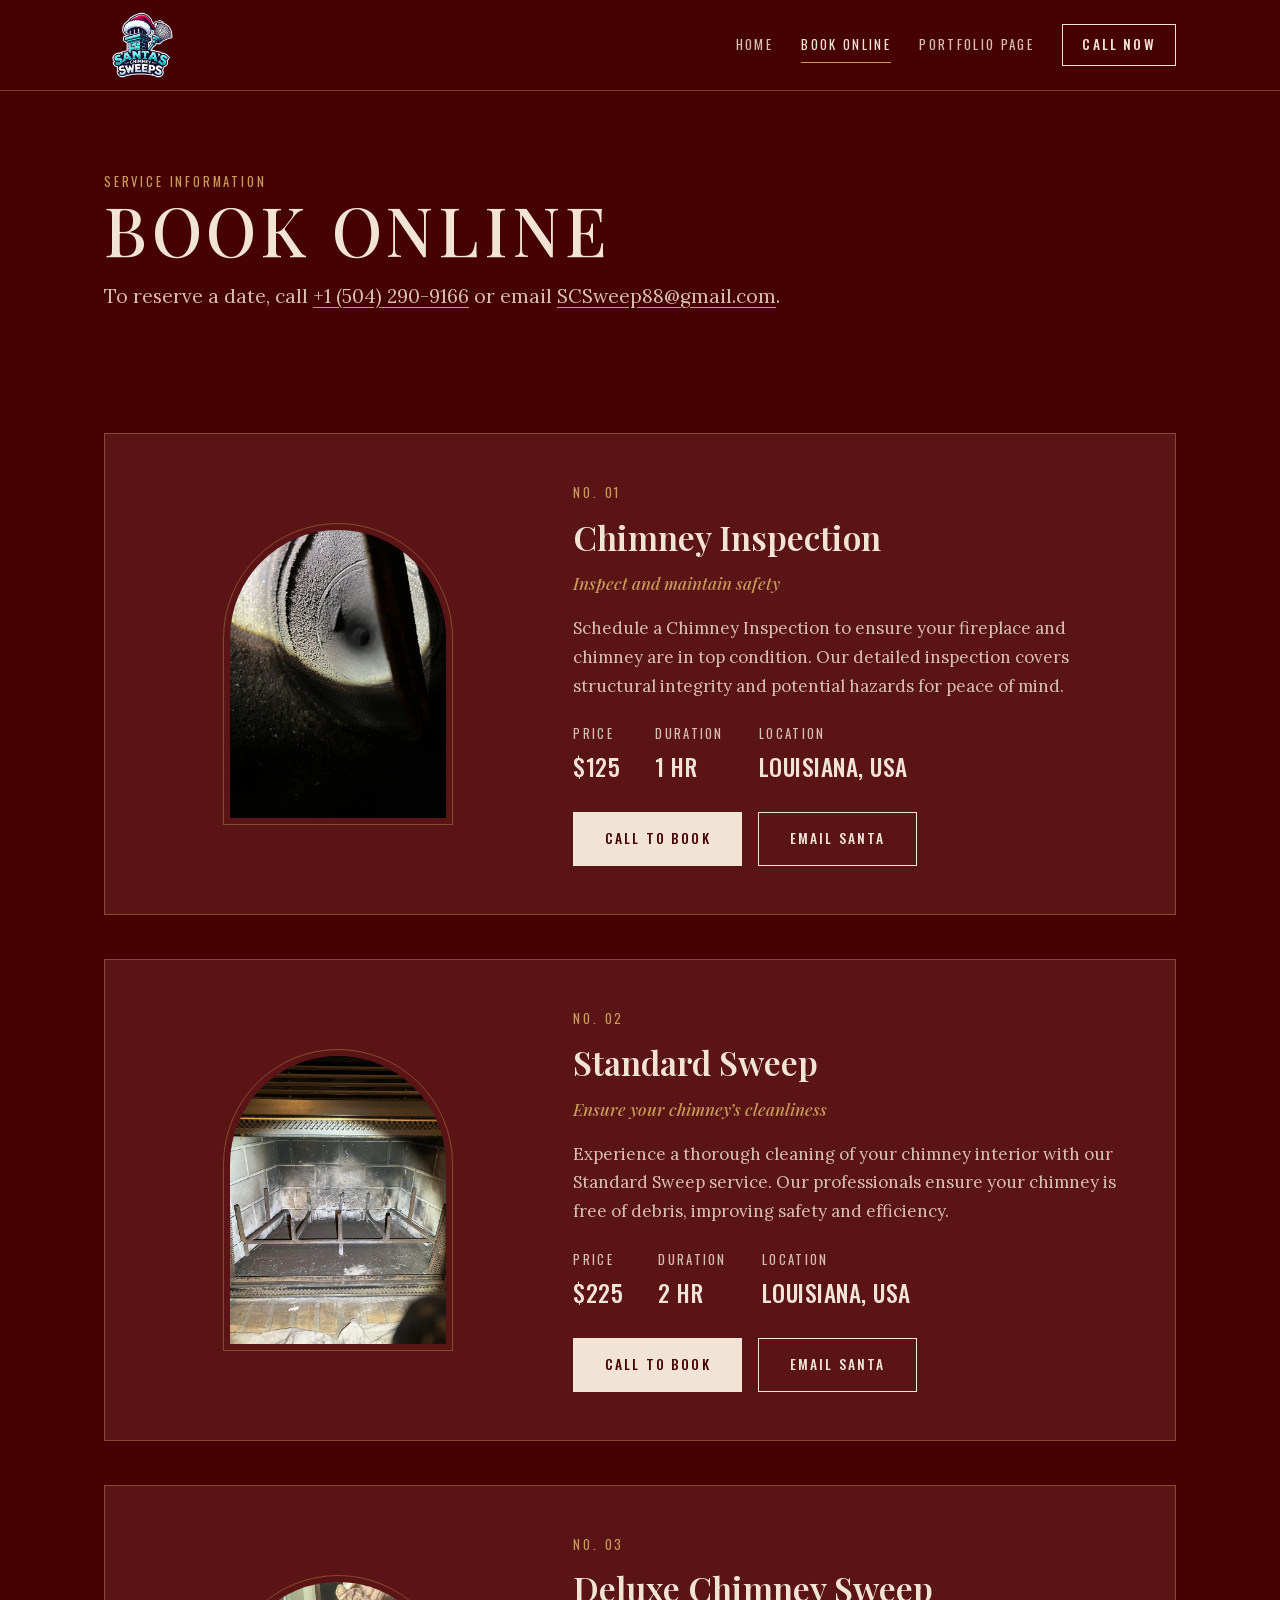
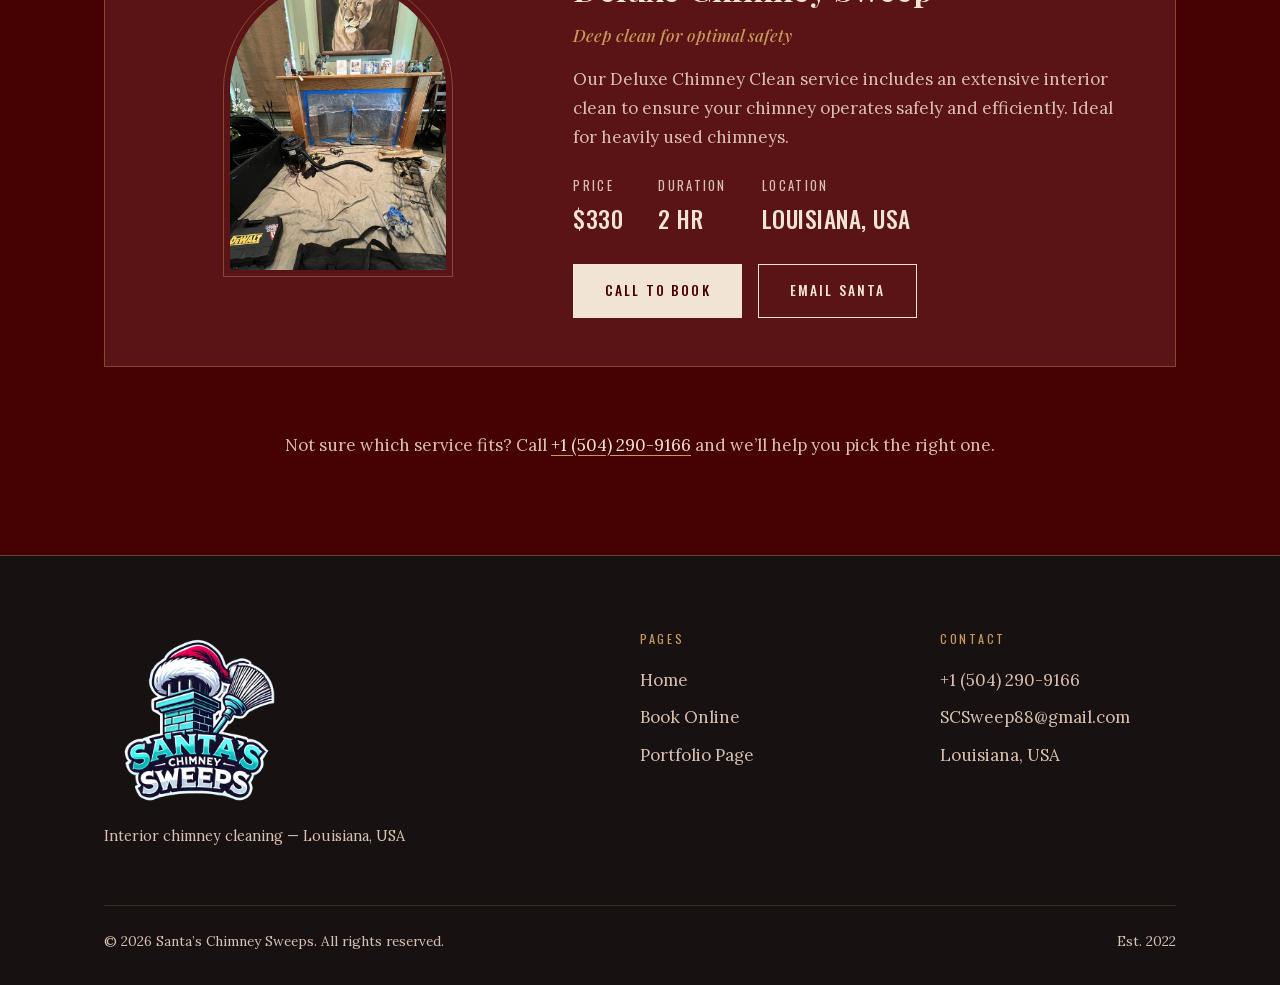
==== commit 12a8ef10: "Let the logo do its job: one badge, zero restatements - The hero badge (up to 300px, fully legible) " ====
--- a/book-online.html
+++ b/book-online.html
@@ -19,8 +19,7 @@
   <header class="site-header">
     <div class="wrap bar">
       <a class="brand" href="index.html">
-        <img src="images/logo.png" alt="Santa's Chimney Sweeps mascot — a brick chimney wearing a Santa hat, with a sweep's brush">
-        <b>Santa's Chimney Sweeps</b>
+        <img src="images/logo.png" alt="Santa's Chimney Sweeps — home">
       </a>
       <label class="nav-toggle">
         <input class="nav-toggle-box" type="checkbox" aria-label="Menu">
@@ -130,8 +129,7 @@
     <div class="wrap">
       <div class="cols">
         <div class="brand-block">
-          <img src="images/logo.png" alt="" aria-hidden="true">
-          <p>Santa&rsquo;s Chimney Sweeps</p>
+          <img src="images/logo.png" alt="Santa's Chimney Sweeps">
           <small>Interior chimney cleaning &mdash; Louisiana, USA</small>
         </div>
         <div>
--- a/css/styles.css
+++ b/css/styles.css
@@ -109,7 +109,7 @@
   background: var(--oxblood);
 }
 img { max-width: 100%; height: auto; display: block; }
-[id] { scroll-margin-top: 5.5rem; }
+[id] { scroll-margin-top: 7rem; }
 h1, h2, h3, h4, p, figure { margin: 0; }
 a { color: inherit; }
 ::selection { background: var(--teal); color: var(--soot); }
@@ -183,7 +183,7 @@
 }
 .ornament.tight { max-width: 16rem; margin-inline: auto; }
 
-/* Arch frame — used once, on the hero, where the fireplace echo earns it */
+/* Arch frame — every fireplace has one */
 .arch {
   border-radius: 999px 999px 0 0;
   overflow: hidden;
@@ -199,17 +199,6 @@
   object-fit: cover;
 }
 
-/* Plain framed thumbnail, matching the portfolio galleries */
-.thumb {
-  border: 1px solid var(--brass-dim);
-  padding: 6px;
-}
-.thumb img {
-  width: 100%;
-  aspect-ratio: 3 / 4;
-  object-fit: cover;
-}
-
 figure.shot { margin: 0; }
 figure.shot figcaption,
 .caption {
@@ -291,24 +280,15 @@
   display: flex;
   align-items: center;
   gap: 1.5rem;
-  padding-block: 0.7rem;
+  padding-block: 0.5rem;
 }
 .brand {
   display: flex;
   align-items: center;
-  gap: 0.75rem;
   text-decoration: none;
   margin-right: auto;
 }
-.brand img { width: 46px; height: 46px; }
-.brand b {
-  font-family: var(--display);
-  font-weight: 600;
-  font-size: 1.05rem;
-  letter-spacing: 0.04em;
-  color: var(--cream);
-  white-space: nowrap;
-}
+.brand img { width: 74px; height: 74px; }
 .site-nav { display: flex; align-items: center; gap: 1.75rem; }
 .site-nav a:not(.btn) {
   font-family: var(--label);
@@ -363,7 +343,7 @@
 }
 
 @media (max-width: 760px) {
-  .brand b { display: none; }
+  .brand img { width: 60px; height: 60px; }
   .nav-toggle { display: flex; }
   .site-nav {
     display: none;
@@ -384,18 +364,19 @@
 }
 
 /* ---------- Hero ---------- */
-.hero { padding-block: clamp(3rem, 8vw, 6.5rem) clamp(3rem, 7vw, 5.5rem); }
+.hero { padding-block: clamp(2.5rem, 6vw, 5rem) clamp(3rem, 7vw, 5.5rem); }
+.badge-title { margin: 0 0 1.5rem; }
+.hero .badge {
+  width: clamp(200px, 26vw, 300px);
+  height: auto;
+}
 .hero .grid {
   display: grid;
   grid-template-columns: minmax(0, 7fr) minmax(0, 4fr);
   gap: clamp(2rem, 5vw, 4.5rem);
   align-items: center;
 }
-.hero h1 {
-  font-size: clamp(2.4rem, 6vw, 4.4rem);
-  text-transform: uppercase;
-  margin: 1.1rem 0 0;
-}
+.hero .lede { color: var(--cream-dim); margin-top: 1.1rem; }
 .hero .cta-row {
   display: flex;
   flex-wrap: wrap;
@@ -463,12 +444,14 @@
 }
 .service {
   display: grid;
-  grid-template-columns: 8.5rem minmax(0, 1fr) auto;
+  grid-template-columns: 10rem minmax(0, 1fr) auto;
   gap: clamp(1.25rem, 3.5vw, 2.75rem);
   align-items: center;
   padding-block: clamp(1.75rem, 4vw, 2.5rem);
 }
 .service + .service { border-top: 1px solid rgba(200, 155, 90, 0.25); }
+.service .arch { padding: 6px; }
+.service .arch img { aspect-ratio: 3 / 4; }
 .service .no {
   font-family: var(--label);
   font-size: 0.78rem;
@@ -508,8 +491,9 @@
 .service .meta .textlink { display: inline-block; margin-top: 1.1rem; }
 
 @media (max-width: 760px) {
-  .service { grid-template-columns: 6rem minmax(0, 1fr); }
-  .service .meta { grid-column: 2; text-align: left; margin-top: 0.75rem; }
+  .service { grid-template-columns: 1fr; }
+  .service .arch { max-width: 270px; }
+  .service .meta { text-align: left; margin-top: 0.25rem; }
 }
 
 /* ---------- Before / after ---------- */
@@ -576,9 +560,8 @@
   gap: clamp(1.5rem, 4vw, 3rem);
 }
 .folio-teaser a.card { text-decoration: none; display: block; }
-.folio-teaser .thumb { overflow: hidden; }
-.folio-teaser .thumb img { aspect-ratio: 4 / 5; transition: transform 400ms ease; }
-.folio-teaser a.card:hover .thumb img { transform: scale(1.03); }
+.folio-teaser .arch img { aspect-ratio: 4 / 5; transition: transform 400ms ease; }
+.folio-teaser a.card:hover .arch img { transform: scale(1.03); }
 .folio-teaser header.sec {
   display: flex;
   align-items: end;
@@ -720,6 +703,14 @@
   letter-spacing: 0.08em;
   margin: 0;
 }
+.reserve .prices {
+  font-family: var(--label);
+  font-size: 0.9rem;
+  letter-spacing: 0.14em;
+  text-transform: uppercase;
+  color: var(--cream-dim);
+  margin-top: 1.1rem;
+}
 .reserve .cta-row {
   display: flex;
   justify-content: center;
@@ -756,7 +747,7 @@
   border: 1px solid var(--brass-dim);
 }
 .book-card + .book-card { margin-top: clamp(1.75rem, 4vw, 2.75rem); }
-.book-card .arch { align-self: center; width: 100%; max-width: 210px; margin-inline: auto; padding: 6px; }
+.book-card .arch { align-self: center; width: 100%; max-width: 230px; margin-inline: auto; padding: 6px; }
 .book-card .arch img { aspect-ratio: 3 / 4; }
 .book-card h2 {
   font-family: var(--display);
@@ -797,6 +788,7 @@
 .book-card .cta-row { display: flex; flex-wrap: wrap; gap: 1rem; }
 @media (max-width: 760px) {
   .book-card { grid-template-columns: 1fr; }
+  .book-card .arch { max-width: 290px; }
 }
 
 .book-note {
@@ -820,15 +812,8 @@
   gap: clamp(2rem, 5vw, 4rem);
   align-items: start;
 }
-.site-footer .brand-block img { width: 84px; height: 84px; }
-.site-footer .brand-block p {
-  font-family: var(--display);
-  font-weight: 600;
-  font-size: 1.15rem;
-  color: var(--cream);
-  margin-top: 1rem;
-}
-.site-footer .brand-block small { display: block; margin-top: 0.4rem; font-size: 0.9rem; }
+.site-footer .brand-block img { width: 184px; height: 184px; }
+.site-footer .brand-block small { display: block; margin-top: 0.75rem; font-size: 0.9rem; }
 .site-footer h3 {
   font-family: var(--label);
   font-weight: 400;
